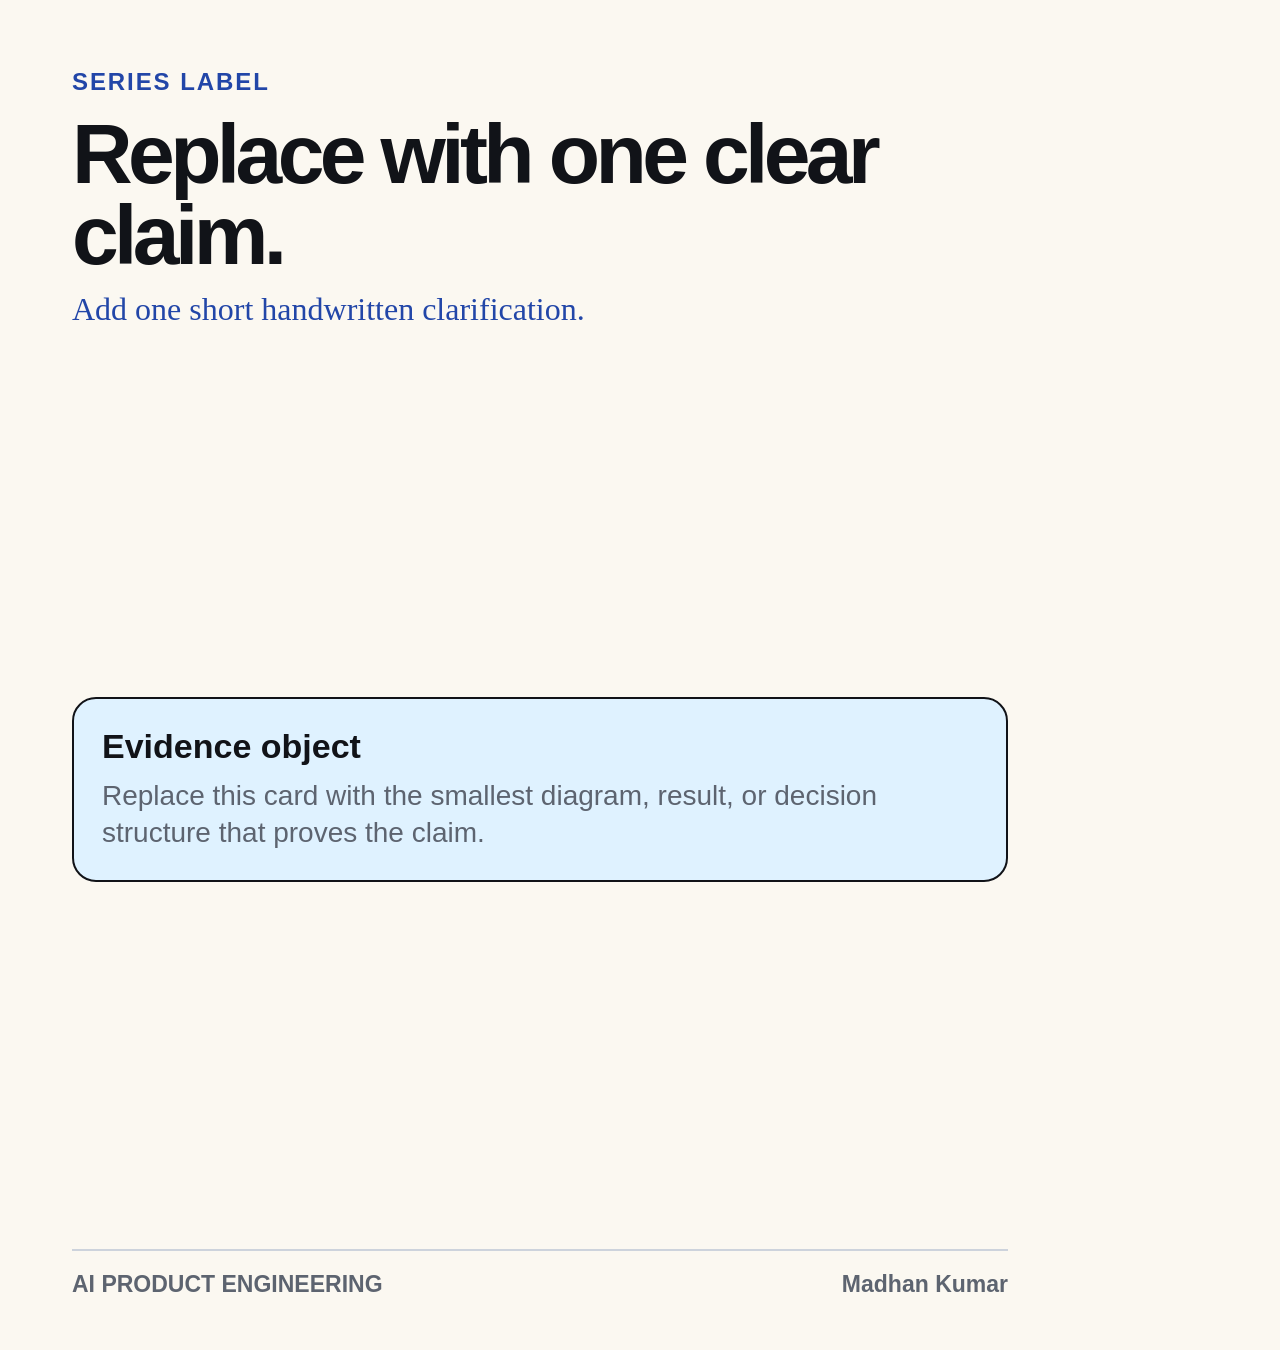
==== .agents/skills/madhan-visual-style/assets/base-card.html @ 3ee3b0e0 "Add research notes on async endpoint performance and three-state decisions for AI products - Created" ====
<!doctype html>
<html lang="en">
<head>
  <meta charset="utf-8">
  <meta name="viewport" content="width=device-width, initial-scale=1">
  <title>Madhan technical social card</title>
  <style>
    :root {
      --paper: #fbf8f1;
      --ink: #111318;
      --note: #2246a8;
      --mint: #ddf6e9;
      --lilac: #ece6ff;
      --butter: #fff1b8;
      --rose: #ffe2e8;
      --sky: #dff2ff;
      --muted: #5d6470;
      --rule: #cdd3dc;
    }

    * { box-sizing: border-box; }
    html, body { margin: 0; width: 1080px; height: 1350px; overflow: hidden; }
    body { background: var(--paper); color: var(--ink); font-family: Inter, Arial, sans-serif; }
    .canvas { width: 1080px; height: 1350px; padding: 68px 72px 52px; display: grid; grid-template-rows: auto 1fr auto; gap: 34px; }
    .eyebrow { color: var(--note); font-size: 24px; font-weight: 800; letter-spacing: .08em; text-transform: uppercase; }
    h1 { margin: 18px 0 14px; max-width: 900px; font-family: "Arial Black", Inter, Arial, sans-serif; font-size: 84px; line-height: .96; letter-spacing: -.055em; }
    .dek { max-width: 840px; color: var(--note); font-family: "Segoe Print", "Comic Sans MS", cursive; font-size: 32px; line-height: 1.25; }
    .evidence { display: grid; align-content: center; gap: 22px; }
    .card { border: 2px solid var(--ink); border-radius: 24px; padding: 28px; background: var(--sky); }
    .card h2 { margin: 0 0 12px; font-size: 34px; }
    .card p { margin: 0; color: var(--muted); font-size: 28px; line-height: 1.32; }
    footer { display: flex; justify-content: space-between; border-top: 2px solid var(--rule); padding-top: 20px; color: var(--muted); font-size: 23px; font-weight: 700; }
  </style>
</head>
<body>
  <main class="canvas">
    <header>
      <div class="eyebrow">Series label</div>
      <h1>Replace with one clear claim.</h1>
      <div class="dek">Add one short handwritten clarification.</div>
    </header>
    <section class="evidence">
      <article class="card">
        <h2>Evidence object</h2>
        <p>Replace this card with the smallest diagram, result, or decision structure that proves the claim.</p>
      </article>
    </section>
    <footer><span>AI PRODUCT ENGINEERING</span><span>Madhan Kumar</span></footer>
  </main>
</body>
</html>
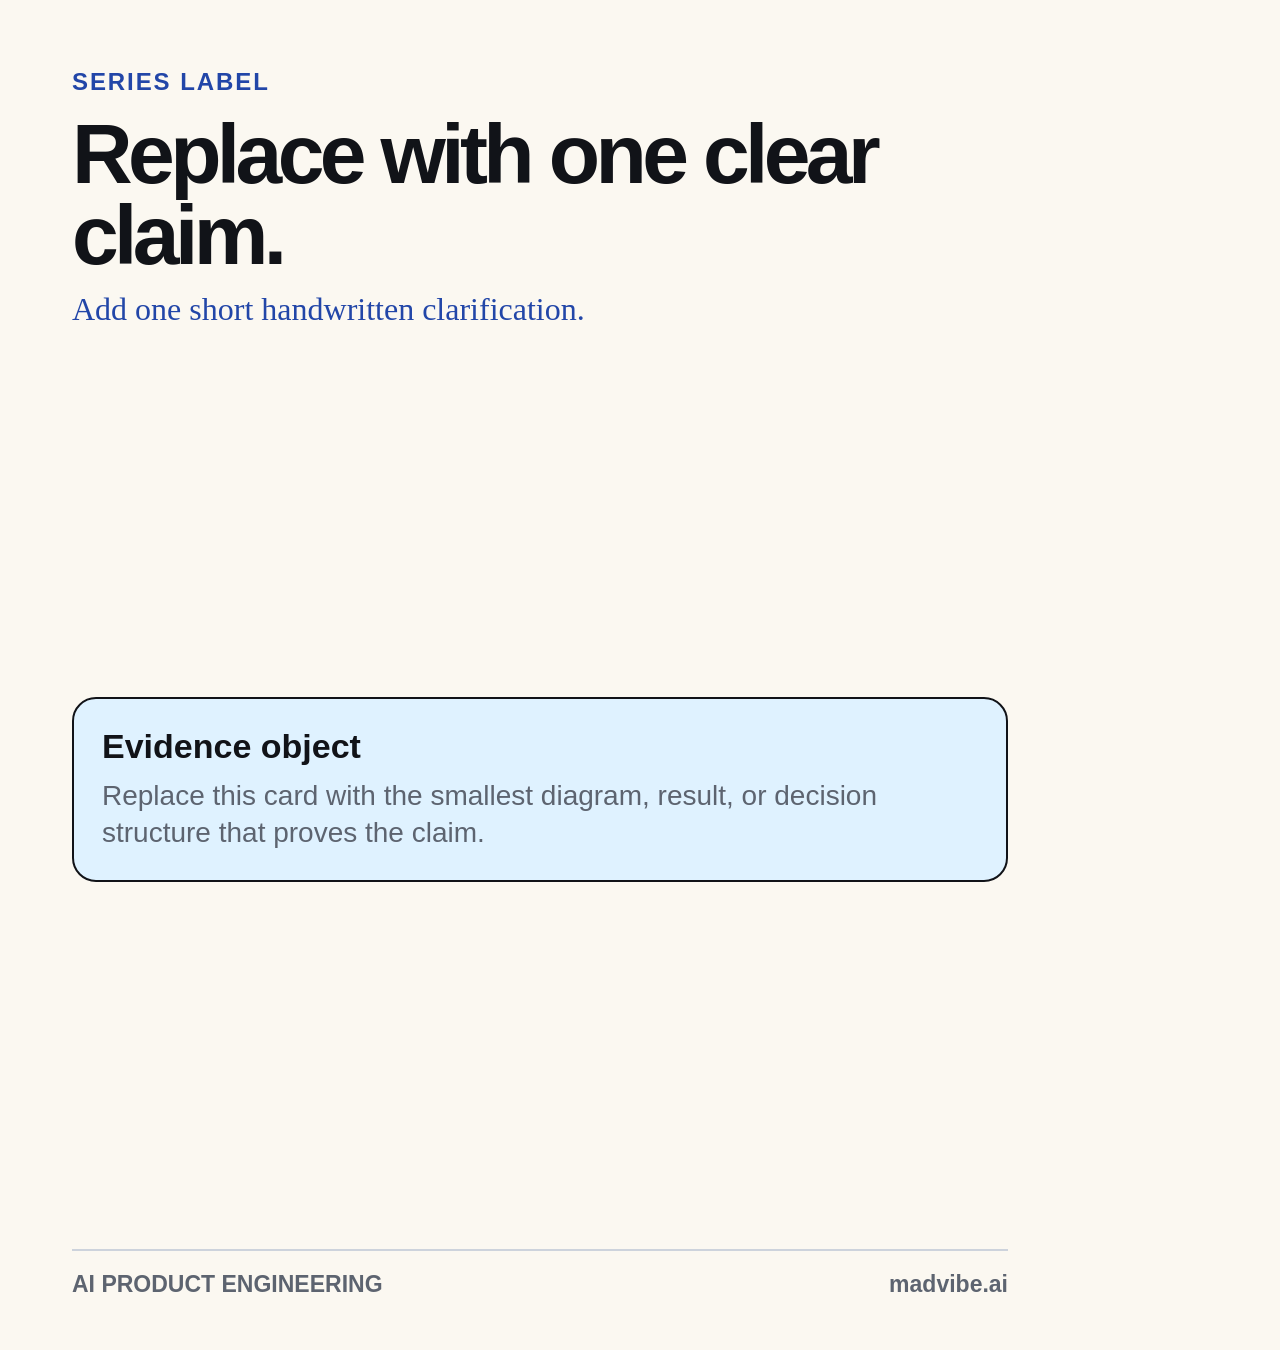
==== commit c2fd4a9b: "Add social media posts for the week of 2026-10-26 to 2026-11-01 - Create week plan for social posts " ====
--- a/.agents/skills/madhan-visual-style/assets/base-card.html
+++ b/.agents/skills/madhan-visual-style/assets/base-card.html
@@ -45,7 +45,7 @@
         <p>Replace this card with the smallest diagram, result, or decision structure that proves the claim.</p>
       </article>
     </section>
-    <footer><span>AI PRODUCT ENGINEERING</span><span>Madhan Kumar</span></footer>
+    <footer><span>AI PRODUCT ENGINEERING</span><span>madvibe.ai</span></footer>
   </main>
 </body>
 </html>
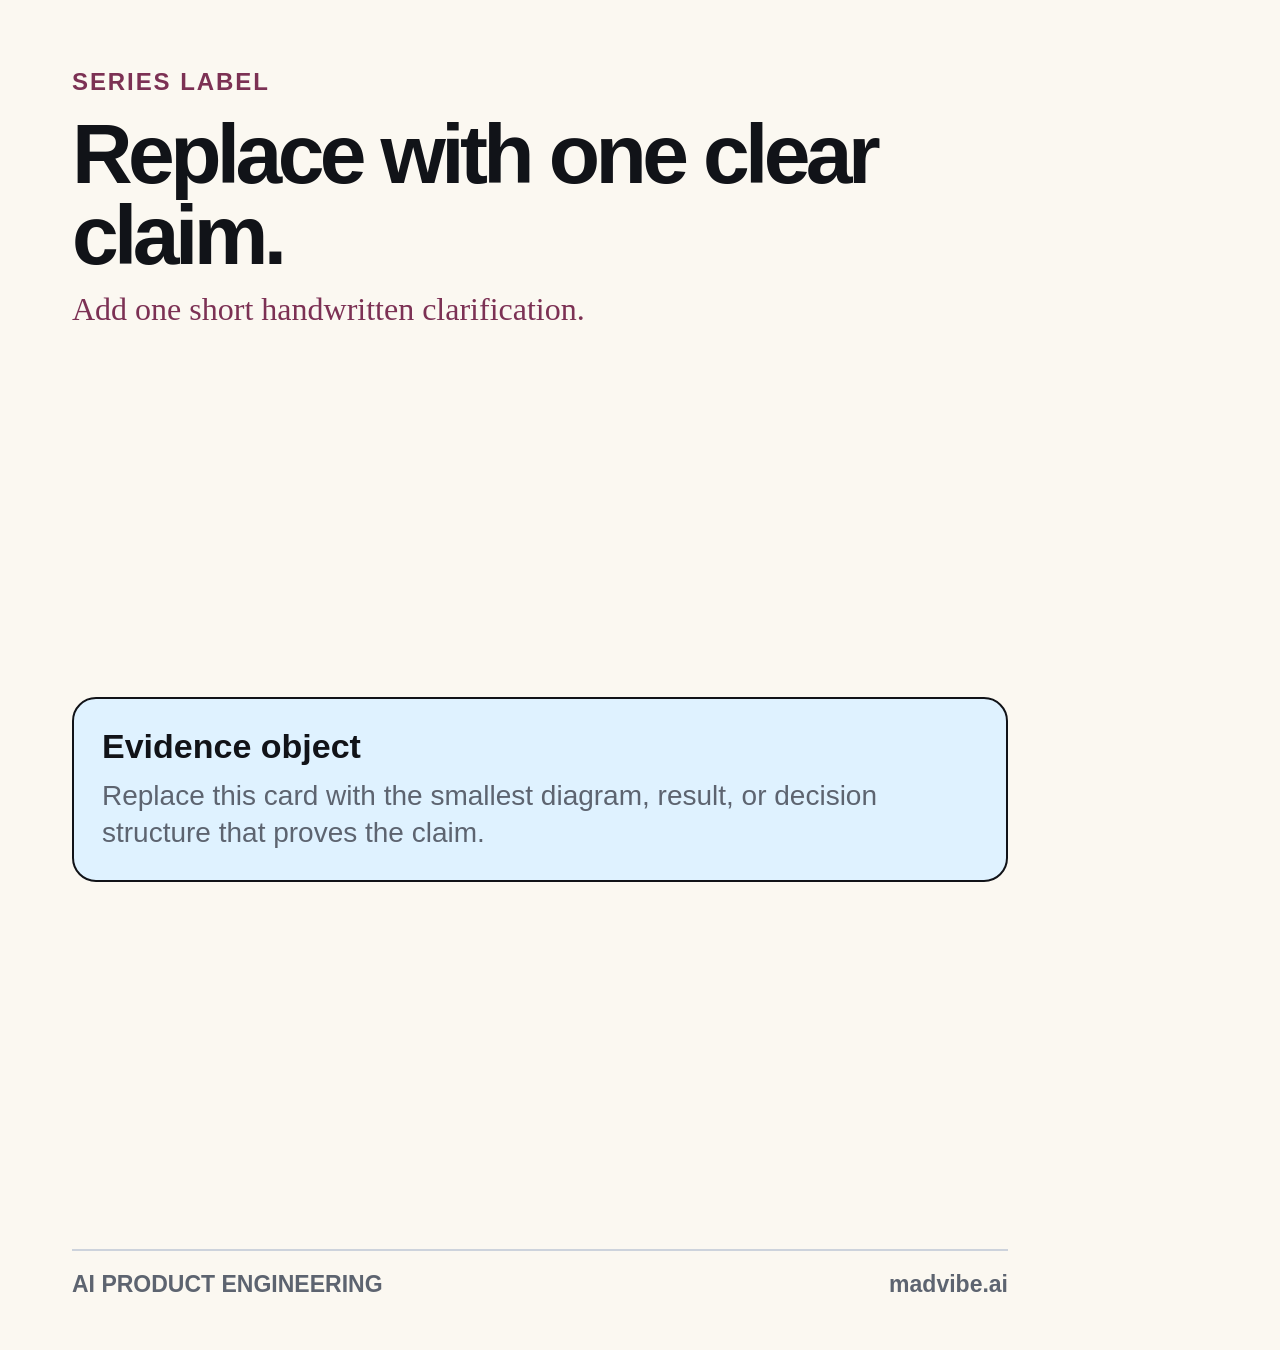
==== commit 42495e0f: "Prepare MCP tool error carousel" ====
--- a/.agents/skills/madhan-visual-style/assets/base-card.html
+++ b/.agents/skills/madhan-visual-style/assets/base-card.html
@@ -8,7 +8,7 @@
     :root {
       --paper: #fbf8f1;
       --ink: #111318;
-      --note: #2246a8;
+      --note: #7c3154;
       --mint: #ddf6e9;
       --lilac: #ece6ff;
       --butter: #fff1b8;
